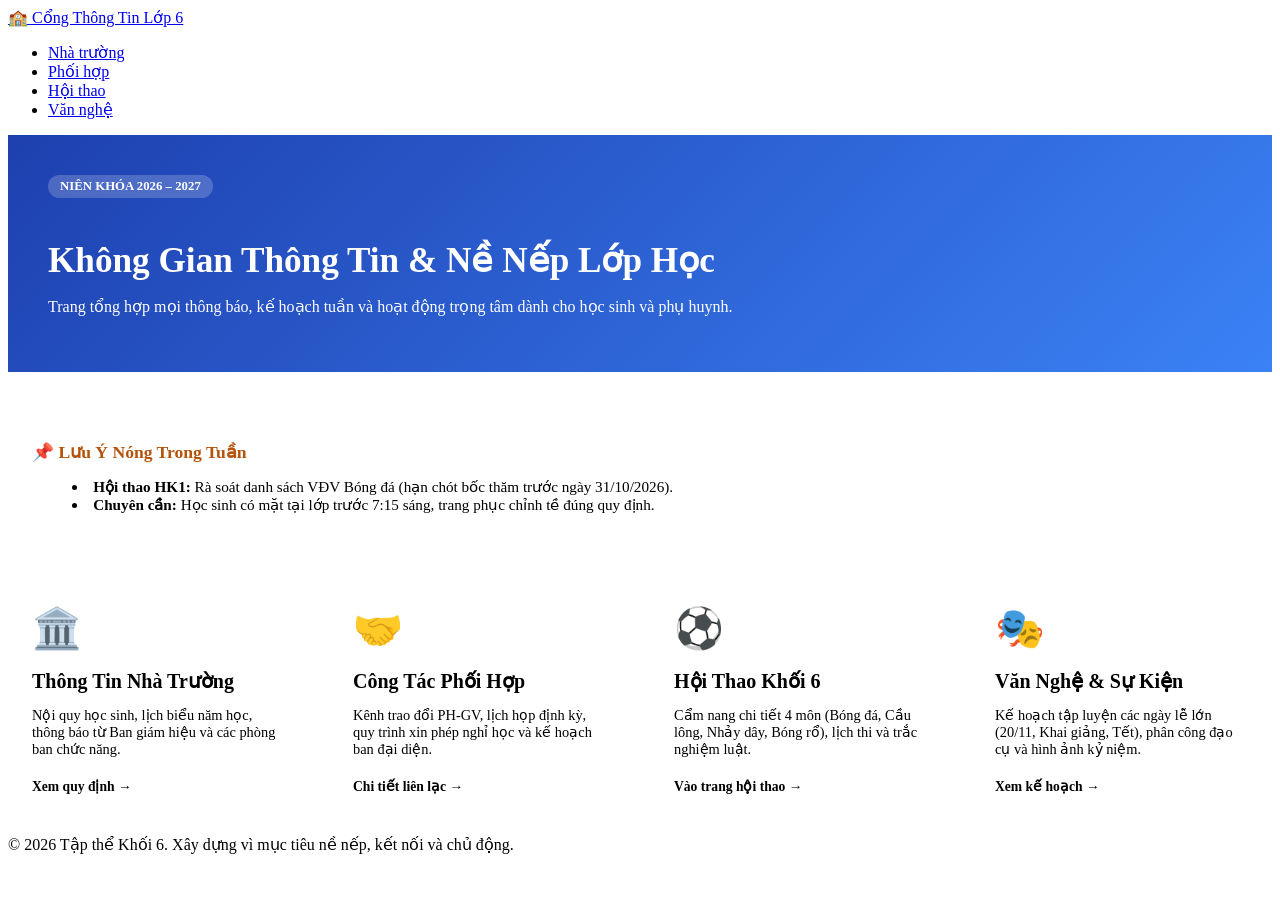
==== index.html @ f5a5c574 "Add initial HTML structure for school info portal" ====
<!DOCTYPE html>
<html lang="vi">
<head>
  <meta charset="UTF-8" />
  <meta name="viewport" content="width=device-width, initial-scale=1.0" />
  <title>Cổng Thông Tin Lớp Học - Niên Khóa 2026–2027</title>
  <link rel="preconnect" href="https://fonts.googleapis.com">
  <link rel="preconnect" href="https://fonts.gstatic.com" crossorigin>
  <link href="https://fonts.googleapis.com/css2?family=Plus+Jakarta+Sans:wght@400;500;600;700;800&display=swap" rel="stylesheet">
  <link rel="stylesheet" href="assets/css/style.css">
  <style>
    /* CSS chuyên biệt cho trang chủ */
    .hero-banner {
      background: linear-gradient(135deg, #1e40af 0%, #3b82f6 100%);
      color: white;
      padding: 40px;
      border-radius: var(--radius);
      margin-bottom: 32px;
      box-shadow: var(--shadow);
    }
    .hero-badge {
      display: inline-block;
      background: rgba(255, 255, 255, 0.2);
      padding: 4px 12px;
      border-radius: 999px;
      font-size: 0.8rem;
      font-weight: 700;
      margin-bottom: 12px;
      text-transform: uppercase;
    }
    .hero-banner h1 {
      font-size: 2.2rem;
      font-weight: 800;
      margin-bottom: 8px;
    }

    /* Bảng tin nhanh */
    .notice-board {
      background: #fff;
      border: 1px solid var(--border);
      border-left: 4px solid var(--accent);
      border-radius: var(--radius);
      padding: 20px 24px;
      margin-bottom: 32px;
      box-shadow: var(--shadow);
    }
    .notice-board h3 {
      font-size: 1.1rem;
      color: #b45309;
      margin-bottom: 8px;
      display: flex;
      align-items: center;
      gap: 8px;
    }
    .notice-board ul {
      list-style-position: inside;
      color: var(--text-muted);
      font-size: 0.95rem;
    }

    /* Lưới các chuyên đề */
    .hub-grid {
      display: grid;
      grid-template-columns: repeat(auto-fit, minmax(240px, 1fr));
      gap: 20px;
    }
    .hub-card {
      background: var(--surface);
      border: 1px solid var(--border);
      border-radius: var(--radius);
      padding: 24px;
      box-shadow: var(--shadow);
      display: flex;
      flex-direction: column;
      justify-content: space-between;
      transition: transform 0.2s ease, box-shadow 0.2s ease;
      text-decoration: none;
      color: inherit;
    }
    .hub-card:hover {
      transform: translateY(-4px);
      box-shadow: 0 15px 30px rgba(0,0,0,0.08);
      border-color: var(--primary-light);
    }
    .card-icon {
      font-size: 2.5rem;
      margin-bottom: 16px;
    }
    .hub-card h2 {
      font-size: 1.25rem;
      font-weight: 700;
      margin-bottom: 8px;
      color: var(--text);
    }
    .hub-card p {
      font-size: 0.9rem;
      color: var(--text-muted);
      margin-bottom: 20px;
    }
    .card-btn {
      font-size: 0.85rem;
      font-weight: 700;
      color: var(--primary);
      display: flex;
      align-items: center;
      gap: 6px;
    }
  </style>
</head>
<body>

  <!-- Navbar cố định -->
  <header class="navbar">
    <div class="nav-container">
      <a href="index.html" class="nav-brand">
        <span>🏫</span> Cổng Thông Tin Lớp 6
      </a>
      <ul class="nav-menu">
        <li><a href="pages/nha-truong.html" class="nav-link">Nhà trường</a></li>
        <li><a href="pages/phoi-hop.html" class="nav-link">Phối hợp</a></li>
        <li><a href="pages/hoi-thao.html" class="nav-link">Hội thao</a></li>
        <li><a href="pages/van-nghe.html" class="nav-link">Văn nghệ</a></li>
      </ul>
    </div>
  </header>

  <!-- Thân trang chủ -->
  <main class="container">
    
    <!-- Hero Banner -->
    <section class="hero-banner">
      <div class="hero-badge">Niên khóa 2026 – 2027</div>
      <h1>Không Gian Thông Tin & Nề Nếp Lớp Học</h1>
      <p>Trang tổng hợp mọi thông báo, kế hoạch tuần và hoạt động trọng tâm dành cho học sinh và phụ huynh.</p>
    </section>

    <!-- Bảng tin nhanh (Cập nhật hàng tuần) -->
    <section class="notice-board">
      <h3>📌 Lưu Ý Nóng Trong Tuần</h3>
      <ul>
        <li><b>Hội thao HK1:</b> Rà soát danh sách VĐV Bóng đá (hạn chót bốc thăm trước ngày 31/10/2026).</li>
        <li><b>Chuyên cần:</b> Học sinh có mặt tại lớp trước 7:15 sáng, trang phục chỉnh tề đúng quy định.</li>
      </ul>
    </section>

    <!-- 4 Khối chuyên đề nhánh -->
    <section class="hub-grid">
      
      <!-- Nhánh 1: Tình hình nhà trường -->
      <a href="pages/nha-truong.html" class="hub-card">
        <div>
          <div class="card-icon">🏛️</div>
          <h2>Thông Tin Nhà Trường</h2>
          <p>Nội quy học sinh, lịch biểu năm học, thông báo từ Ban giám hiệu và các phòng ban chức năng.</p>
        </div>
        <span class="card-btn">Xem quy định &rarr;</span>
      </a>

      <!-- Nhánh 2: Công tác phối hợp -->
      <a href="pages/phoi-hop.html" class="hub-card">
        <div>
          <div class="card-icon">🤝</div>
          <h2>Công Tác Phối Hợp</h2>
          <p>Kênh trao đổi PH-GV, lịch họp định kỳ, quy trình xin phép nghỉ học và kế hoạch ban đại diện.</p>
        </div>
        <span class="card-btn">Chi tiết liên lạc &rarr;</span>
      </a>

      <!-- Nhánh 3: Hội thao -->
      <a href="pages/hoi-thao.html" class="hub-card">
        <div>
          <div class="card-icon">⚽</div>
          <h2>Hội Thao Khối 6</h2>
          <p>Cẩm nang chi tiết 4 môn (Bóng đá, Cầu lông, Nhảy dây, Bóng rổ), lịch thi và trắc nghiệm luật.</p>
        </div>
        <span class="card-btn">Vào trang hội thao &rarr;</span>
      </a>

      <!-- Nhánh 4: Văn nghệ & Phong trào -->
      <a href="pages/van-nghe.html" class="hub-card">
        <div>
          <div class="card-icon">🎭</div>
          <h2>Văn Nghệ & Sự Kiện</h2>
          <p>Kế hoạch tập luyện các ngày lễ lớn (20/11, Khai giảng, Tết), phân công đạo cụ và hình ảnh kỷ niệm.</p>
        </div>
        <span class="card-btn">Xem kế hoạch &rarr;</span>
      </a>

    </section>

  </main>

  <!-- Footer -->
  <footer>
    <p>© 2026 Tập thể Khối 6. Xây dựng vì mục tiêu nề nếp, kết nối và chủ động.</p>
  </footer>

</body>
</html>
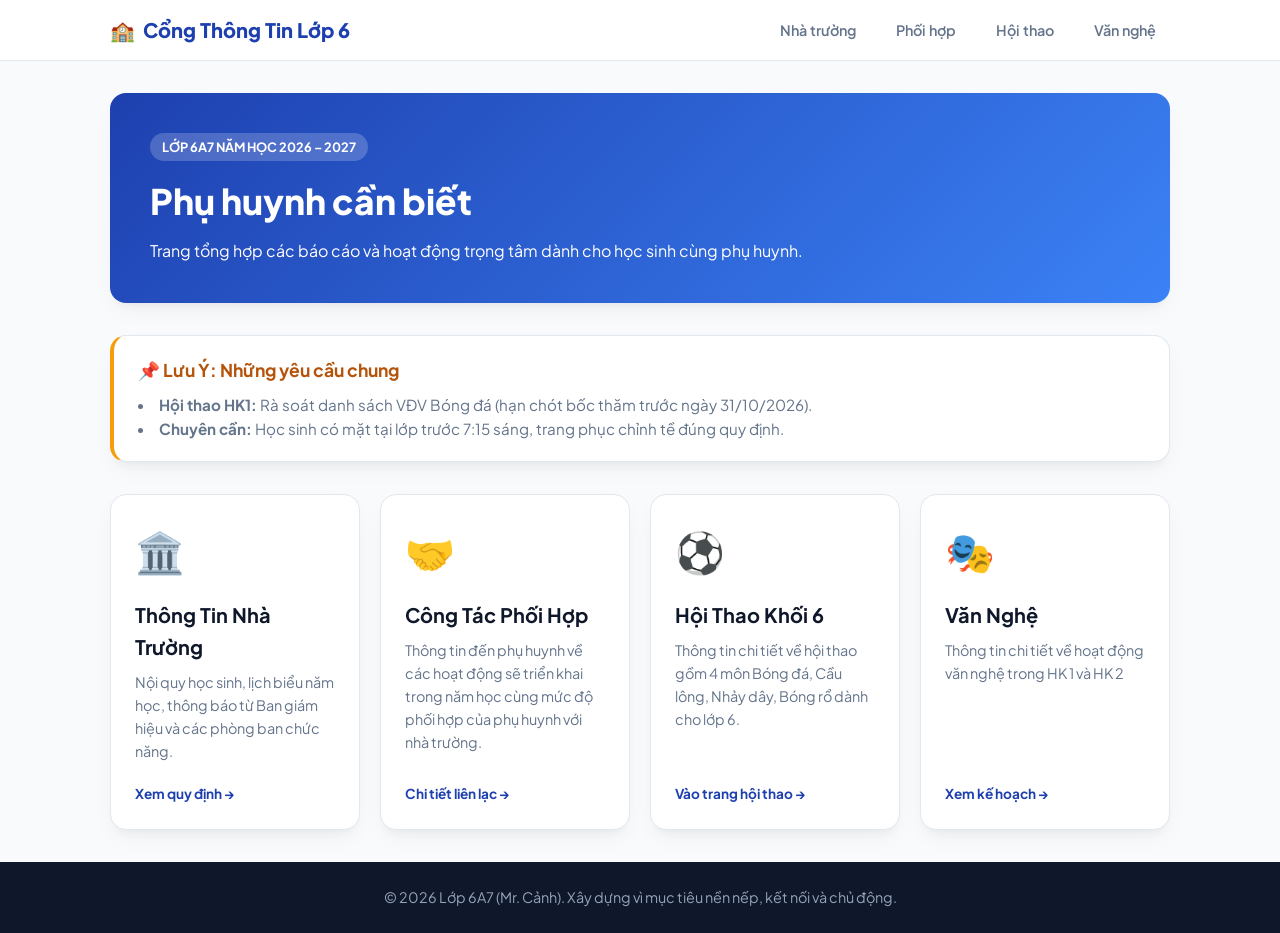
==== commit 1665a066: "Update title and content for index.html" ====
--- a/index.html
+++ b/index.html
@@ -3,7 +3,7 @@
 <head>
   <meta charset="UTF-8" />
   <meta name="viewport" content="width=device-width, initial-scale=1.0" />
-  <title>Cổng Thông Tin Lớp Học - Niên Khóa 2026–2027</title>
+  <title>Tổng hợp thông tin triển khai - Niên Khóa 2026–2027</title>
   <link rel="preconnect" href="https://fonts.googleapis.com">
   <link rel="preconnect" href="https://fonts.gstatic.com" crossorigin>
   <link href="https://fonts.googleapis.com/css2?family=Plus+Jakarta+Sans:wght@400;500;600;700;800&display=swap" rel="stylesheet">
@@ -129,14 +129,14 @@
     
     <!-- Hero Banner -->
     <section class="hero-banner">
-      <div class="hero-badge">Niên khóa 2026 – 2027</div>
-      <h1>Không Gian Thông Tin & Nề Nếp Lớp Học</h1>
-      <p>Trang tổng hợp mọi thông báo, kế hoạch tuần và hoạt động trọng tâm dành cho học sinh và phụ huynh.</p>
+      <div class="hero-badge">Lớp 6A7 năm học 2026 – 2027</div>
+      <h1>Phụ huynh cần biết</h1>
+      <p>Trang tổng hợp các báo cáo và hoạt động trọng tâm dành cho học sinh cùng phụ huynh.</p>
     </section>
 
     <!-- Bảng tin nhanh (Cập nhật hàng tuần) -->
     <section class="notice-board">
-      <h3>📌 Lưu Ý Nóng Trong Tuần</h3>
+      <h3>📌 Lưu Ý: Những yêu cầu chung</h3>
       <ul>
         <li><b>Hội thao HK1:</b> Rà soát danh sách VĐV Bóng đá (hạn chót bốc thăm trước ngày 31/10/2026).</li>
         <li><b>Chuyên cần:</b> Học sinh có mặt tại lớp trước 7:15 sáng, trang phục chỉnh tề đúng quy định.</li>
@@ -161,7 +161,7 @@
         <div>
           <div class="card-icon">🤝</div>
           <h2>Công Tác Phối Hợp</h2>
-          <p>Kênh trao đổi PH-GV, lịch họp định kỳ, quy trình xin phép nghỉ học và kế hoạch ban đại diện.</p>
+          <p>Thông tin đến phụ huynh về các hoạt động sẽ triển khai trong năm học cùng mức độ phối hợp của phụ huynh với nhà trường.</p>
         </div>
         <span class="card-btn">Chi tiết liên lạc &rarr;</span>
       </a>
@@ -171,7 +171,7 @@
         <div>
           <div class="card-icon">⚽</div>
           <h2>Hội Thao Khối 6</h2>
-          <p>Cẩm nang chi tiết 4 môn (Bóng đá, Cầu lông, Nhảy dây, Bóng rổ), lịch thi và trắc nghiệm luật.</p>
+          <p>Thông tin chi tiết về hội thao gồm 4 môn Bóng đá, Cầu lông, Nhảy dây, Bóng rổ dành cho lớp 6.</p>
         </div>
         <span class="card-btn">Vào trang hội thao &rarr;</span>
       </a>
@@ -180,8 +180,8 @@
       <a href="pages/van-nghe.html" class="hub-card">
         <div>
           <div class="card-icon">🎭</div>
-          <h2>Văn Nghệ & Sự Kiện</h2>
-          <p>Kế hoạch tập luyện các ngày lễ lớn (20/11, Khai giảng, Tết), phân công đạo cụ và hình ảnh kỷ niệm.</p>
+          <h2>Văn Nghệ</h2>
+          <p>Thông tin chi tiết về hoạt động văn nghệ trong HK 1 và HK 2</p>
         </div>
         <span class="card-btn">Xem kế hoạch &rarr;</span>
       </a>
@@ -192,7 +192,7 @@
 
   <!-- Footer -->
   <footer>
-    <p>© 2026 Tập thể Khối 6. Xây dựng vì mục tiêu nề nếp, kết nối và chủ động.</p>
+    <p>© 2026 Lớp 6A7 (Mr. Cảnh). Xây dựng vì mục tiêu nền nếp, kết nối và chủ động.</p>
   </footer>
 
 </body>
--- a/assets/css/style.css
+++ b/assets/css/style.css
@@ -0,0 +1,104 @@
+:root {
+  --primary: #1e40af;
+  --primary-light: #3b82f6;
+  --accent: #f59e0b;
+  --bg: #f8fafc;
+  --surface: #ffffff;
+  --text: #0f172a;
+  --text-muted: #64748b;
+  --border: #e2e8f0;
+  --radius: 16px;
+  --shadow: 0 10px 25px -5px rgba(0, 0, 0, 0.05), 0 8px 10px -6px rgba(0, 0, 0, 0.05);
+}
+
+* {
+  box-sizing: border-box;
+  margin: 0;
+  padding: 0;
+  font-family: 'Plus Jakarta Sans', system-ui, -apple-system, sans-serif;
+}
+
+body {
+  background-color: var(--bg);
+  color: var(--text);
+  line-height: 1.6;
+  min-height: 100vh;
+  display: flex;
+  flex-direction: column;
+}
+
+/* Navbar */
+.navbar {
+  background: rgba(255, 255, 255, 0.95);
+  backdrop-filter: blur(10px);
+  border-bottom: 1px solid var(--border);
+  position: sticky;
+  top: 0;
+  z-index: 100;
+}
+
+.nav-container {
+  max-width: 1100px;
+  margin: 0 auto;
+  padding: 14px 20px;
+  display: flex;
+  justify-content: space-between;
+  align-items: center;
+}
+
+.nav-brand {
+  font-weight: 800;
+  font-size: 1.25rem;
+  color: var(--primary);
+  text-decoration: none;
+  display: flex;
+  align-items: center;
+  gap: 8px;
+}
+
+.nav-menu {
+  display: flex;
+  list-style: none;
+  gap: 12px;
+}
+
+.nav-link {
+  text-decoration: none;
+  color: var(--text-muted);
+  font-weight: 600;
+  font-size: 0.9rem;
+  padding: 8px 14px;
+  border-radius: 8px;
+  transition: all 0.2s ease;
+}
+
+.nav-link:hover, .nav-link.active {
+  color: var(--primary);
+  background: #eff6ff;
+}
+
+/* Layout container */
+.container {
+  max-width: 1100px;
+  margin: 0 auto;
+  padding: 32px 20px;
+  flex: 1;
+  width: 100%;
+}
+
+/* Footer */
+footer {
+  background: #0f172a;
+  color: #94a3b8;
+  padding: 24px 20px;
+  text-align: center;
+  font-size: 0.9rem;
+  margin-top: auto;
+}
+
+/* Mobile responsive menu */
+@media (max-width: 768px) {
+  .nav-menu {
+    display: none; /* Rút gọn trên di động nếu cần */
+  }
+}
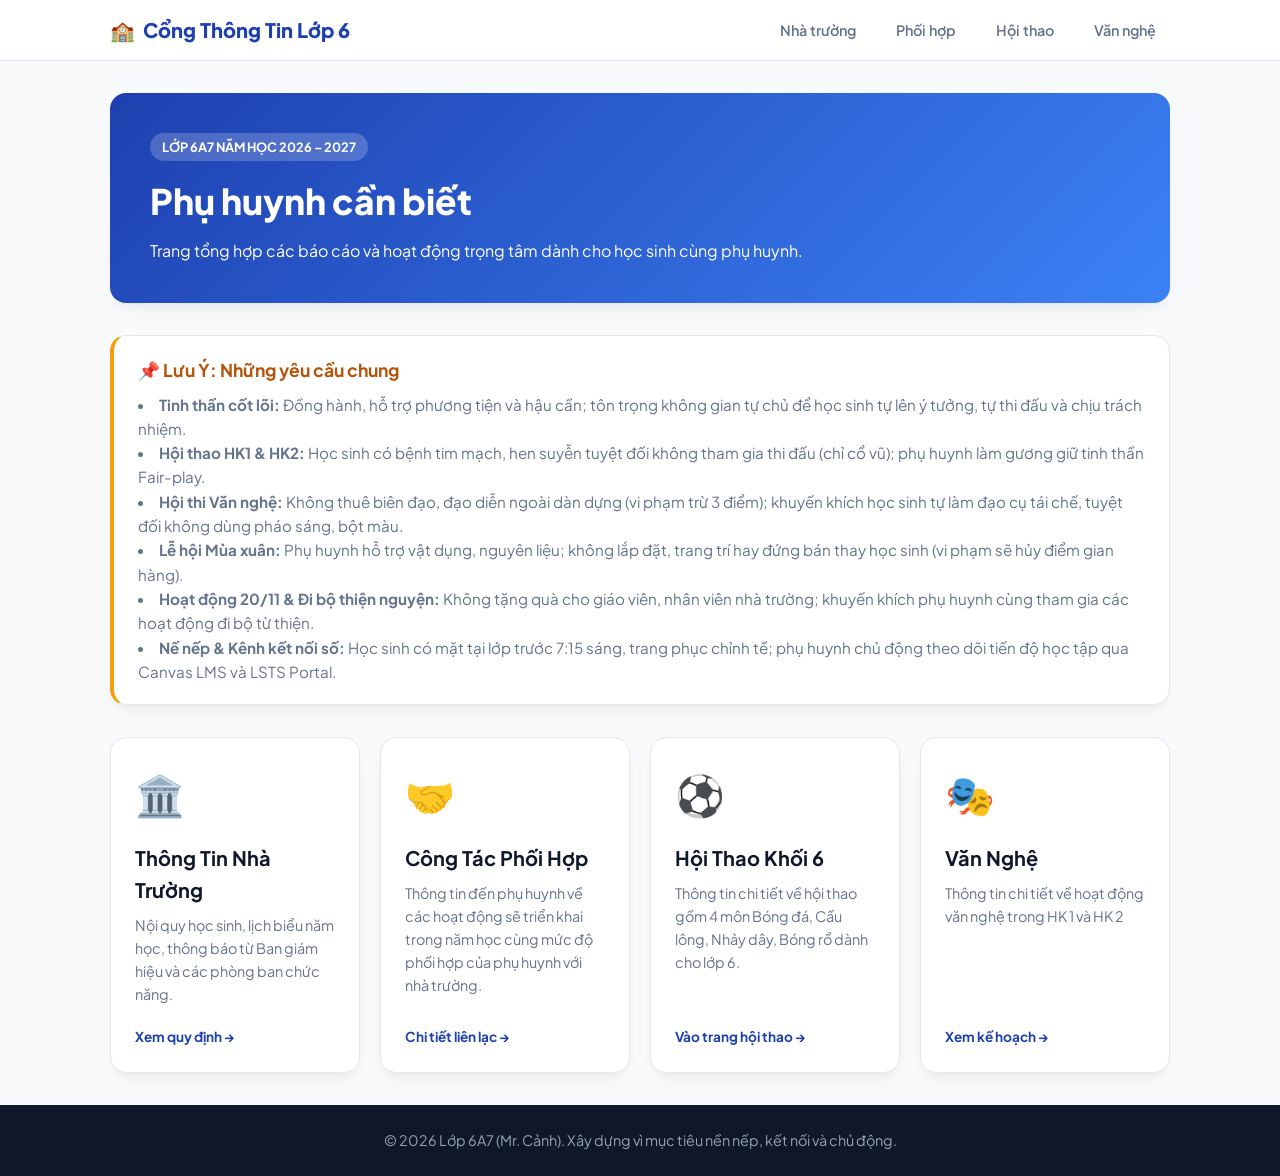
==== commit 01a68603: "Update notice board section with new guidelines" ====
--- a/index.html
+++ b/index.html
@@ -3,7 +3,7 @@
 <head>
   <meta charset="UTF-8" />
   <meta name="viewport" content="width=device-width, initial-scale=1.0" />
-  <title>Tổng hợp thông tin triển khai - Niên Khóa 2026–2027</title>
+  <title>Tổng hợp thông tin triển khai và phối hợp giữa gia đình và nhà trường năm học 2026–2027</title>
   <link rel="preconnect" href="https://fonts.googleapis.com">
   <link rel="preconnect" href="https://fonts.gstatic.com" crossorigin>
   <link href="https://fonts.googleapis.com/css2?family=Plus+Jakarta+Sans:wght@400;500;600;700;800&display=swap" rel="stylesheet">
@@ -135,13 +135,30 @@
     </section>
 
     <!-- Bảng tin nhanh (Cập nhật hàng tuần) -->
-    <section class="notice-board">
-      <h3>📌 Lưu Ý: Những yêu cầu chung</h3>
-      <ul>
-        <li><b>Hội thao HK1:</b> Rà soát danh sách VĐV Bóng đá (hạn chót bốc thăm trước ngày 31/10/2026).</li>
-        <li><b>Chuyên cần:</b> Học sinh có mặt tại lớp trước 7:15 sáng, trang phục chỉnh tề đúng quy định.</li>
-      </ul>
-    </section>
+<!-- Bảng tin Lưu Ý Chung (Cập nhật cho Phụ huynh & Học sinh) -->
+<section class="notice-board">
+  <h3>📌 Lưu Ý: Những yêu cầu chung</h3>
+  <ul>
+    <li>
+      <b>Tinh thần cốt lõi:</b> Đồng hành, hỗ trợ phương tiện và hậu cần; tôn trọng không gian tự chủ để học sinh tự lên ý tưởng, tự thi đấu và chịu trách nhiệm.
+    </li>
+    <li>
+      <b>Hội thao HK1 & HK2:</b> Học sinh có bệnh tim mạch, hen suyễn tuyệt đối không tham gia thi đấu (chỉ cổ vũ); phụ huynh làm gương giữ tinh thần Fair-play.
+    </li>
+    <li>
+      <b>Hội thi Văn nghệ:</b> Không thuê biên đạo, đạo diễn ngoài dàn dựng (vi phạm trừ 3 điểm); khuyến khích học sinh tự làm đạo cụ tái chế, tuyệt đối không dùng pháo sáng, bột màu.
+    </li>
+    <li>
+      <b>Lễ hội Mùa xuân:</b> Phụ huynh hỗ trợ vật dụng, nguyên liệu; không lắp đặt, trang trí hay đứng bán thay học sinh (vi phạm sẽ hủy điểm gian hàng).
+    </li>
+    <li>
+      <b>Hoạt động 20/11 & Đi bộ thiện nguyện:</b> Không tặng quà cho giáo viên, nhân viên nhà trường; khuyến khích phụ huynh cùng tham gia các hoạt động đi bộ từ thiện.
+    </li>
+    <li>
+      <b>Nề nếp & Kênh kết nối số:</b> Học sinh có mặt tại lớp trước 7:15 sáng, trang phục chỉnh tề; phụ huynh chủ động theo dõi tiến độ học tập qua Canvas LMS và LSTS Portal.
+    </li>
+  </ul>
+</section>
 
     <!-- 4 Khối chuyên đề nhánh -->
     <section class="hub-grid">
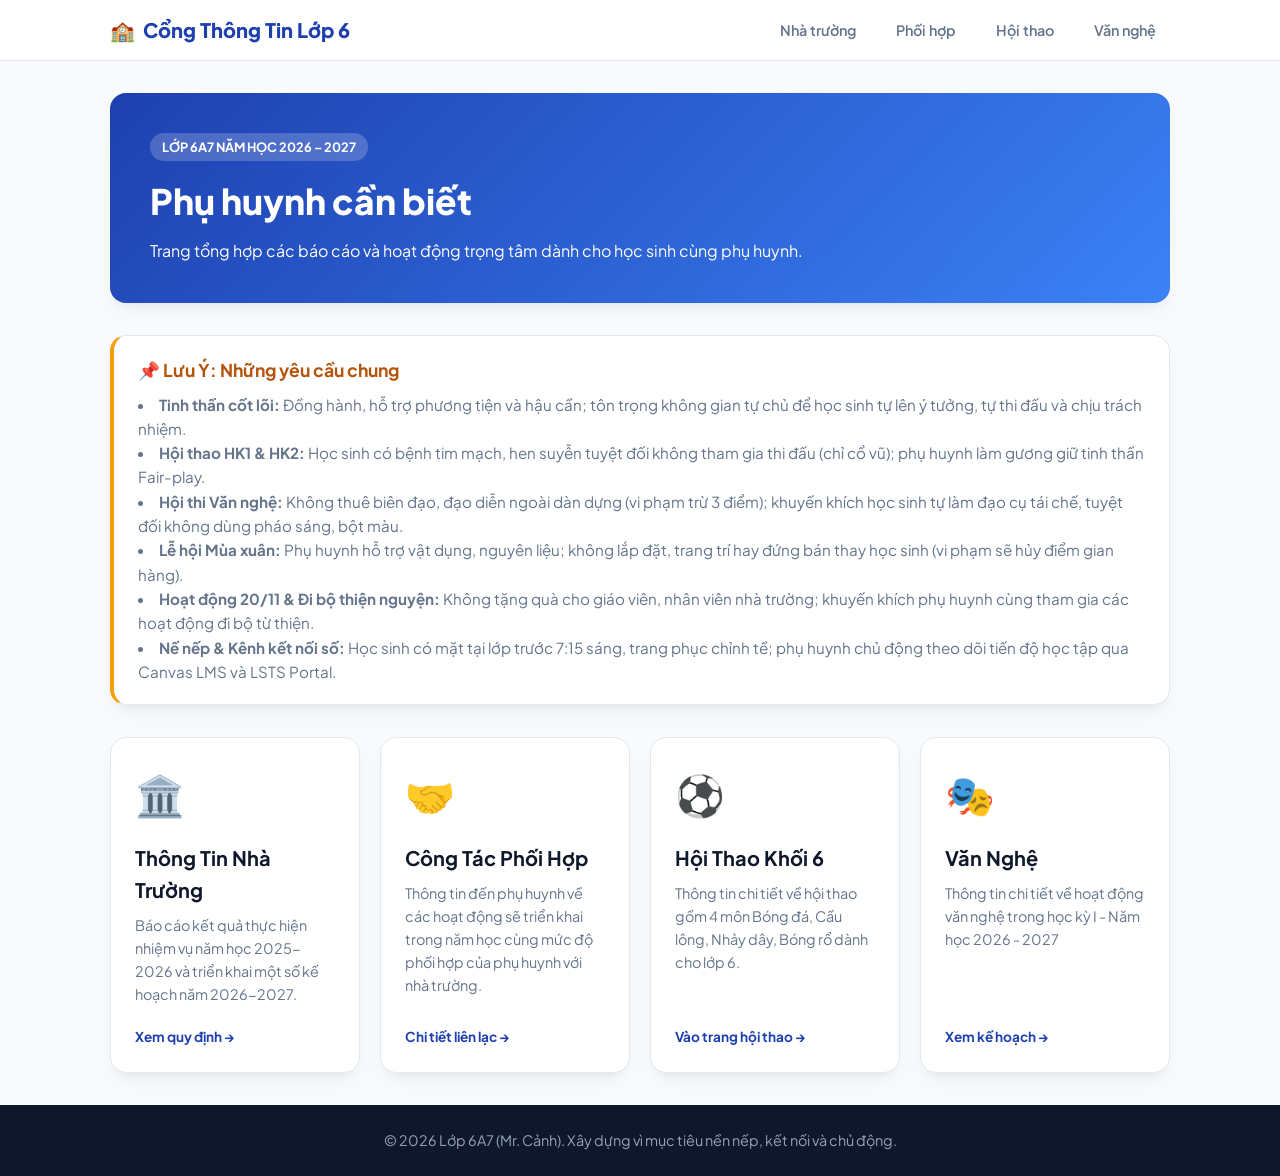
==== commit 0b560e08: "Update content for school information and arts activities" ====
--- a/index.html
+++ b/index.html
@@ -168,7 +168,7 @@
         <div>
           <div class="card-icon">🏛️</div>
           <h2>Thông Tin Nhà Trường</h2>
-          <p>Nội quy học sinh, lịch biểu năm học, thông báo từ Ban giám hiệu và các phòng ban chức năng.</p>
+          <p>Báo cáo kết quả thực hiện nhiệm vụ năm học 2025-2026 và triển khai một số kế hoạch năm 2026-2027.</p>
         </div>
         <span class="card-btn">Xem quy định &rarr;</span>
       </a>
@@ -198,7 +198,7 @@
         <div>
           <div class="card-icon">🎭</div>
           <h2>Văn Nghệ</h2>
-          <p>Thông tin chi tiết về hoạt động văn nghệ trong HK 1 và HK 2</p>
+          <p>Thông tin chi tiết về hoạt động văn nghệ trong học kỳ I - Năm học 2026 - 2027</p>
         </div>
         <span class="card-btn">Xem kế hoạch &rarr;</span>
       </a>
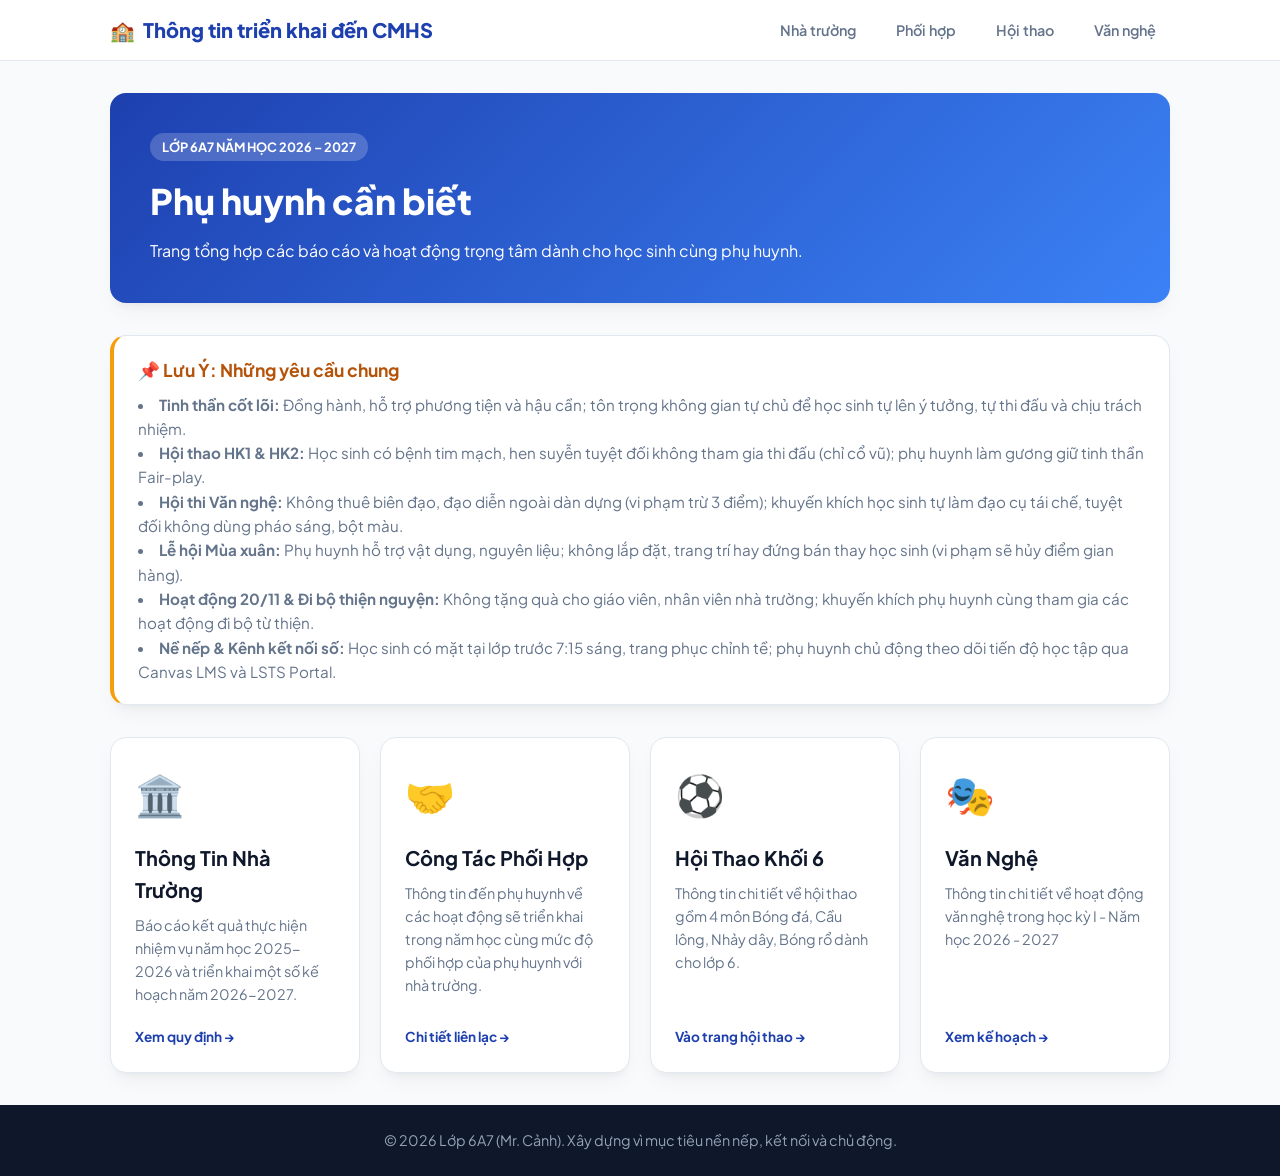
==== commit d69dceff: "Update navbar brand text in index.html" ====
--- a/index.html
+++ b/index.html
@@ -113,7 +113,7 @@
   <header class="navbar">
     <div class="nav-container">
       <a href="index.html" class="nav-brand">
-        <span>🏫</span> Cổng Thông Tin Lớp 6
+        <span>🏫</span> Thông tin triển khai đến CMHS 
       </a>
       <ul class="nav-menu">
         <li><a href="pages/nha-truong.html" class="nav-link">Nhà trường</a></li>
